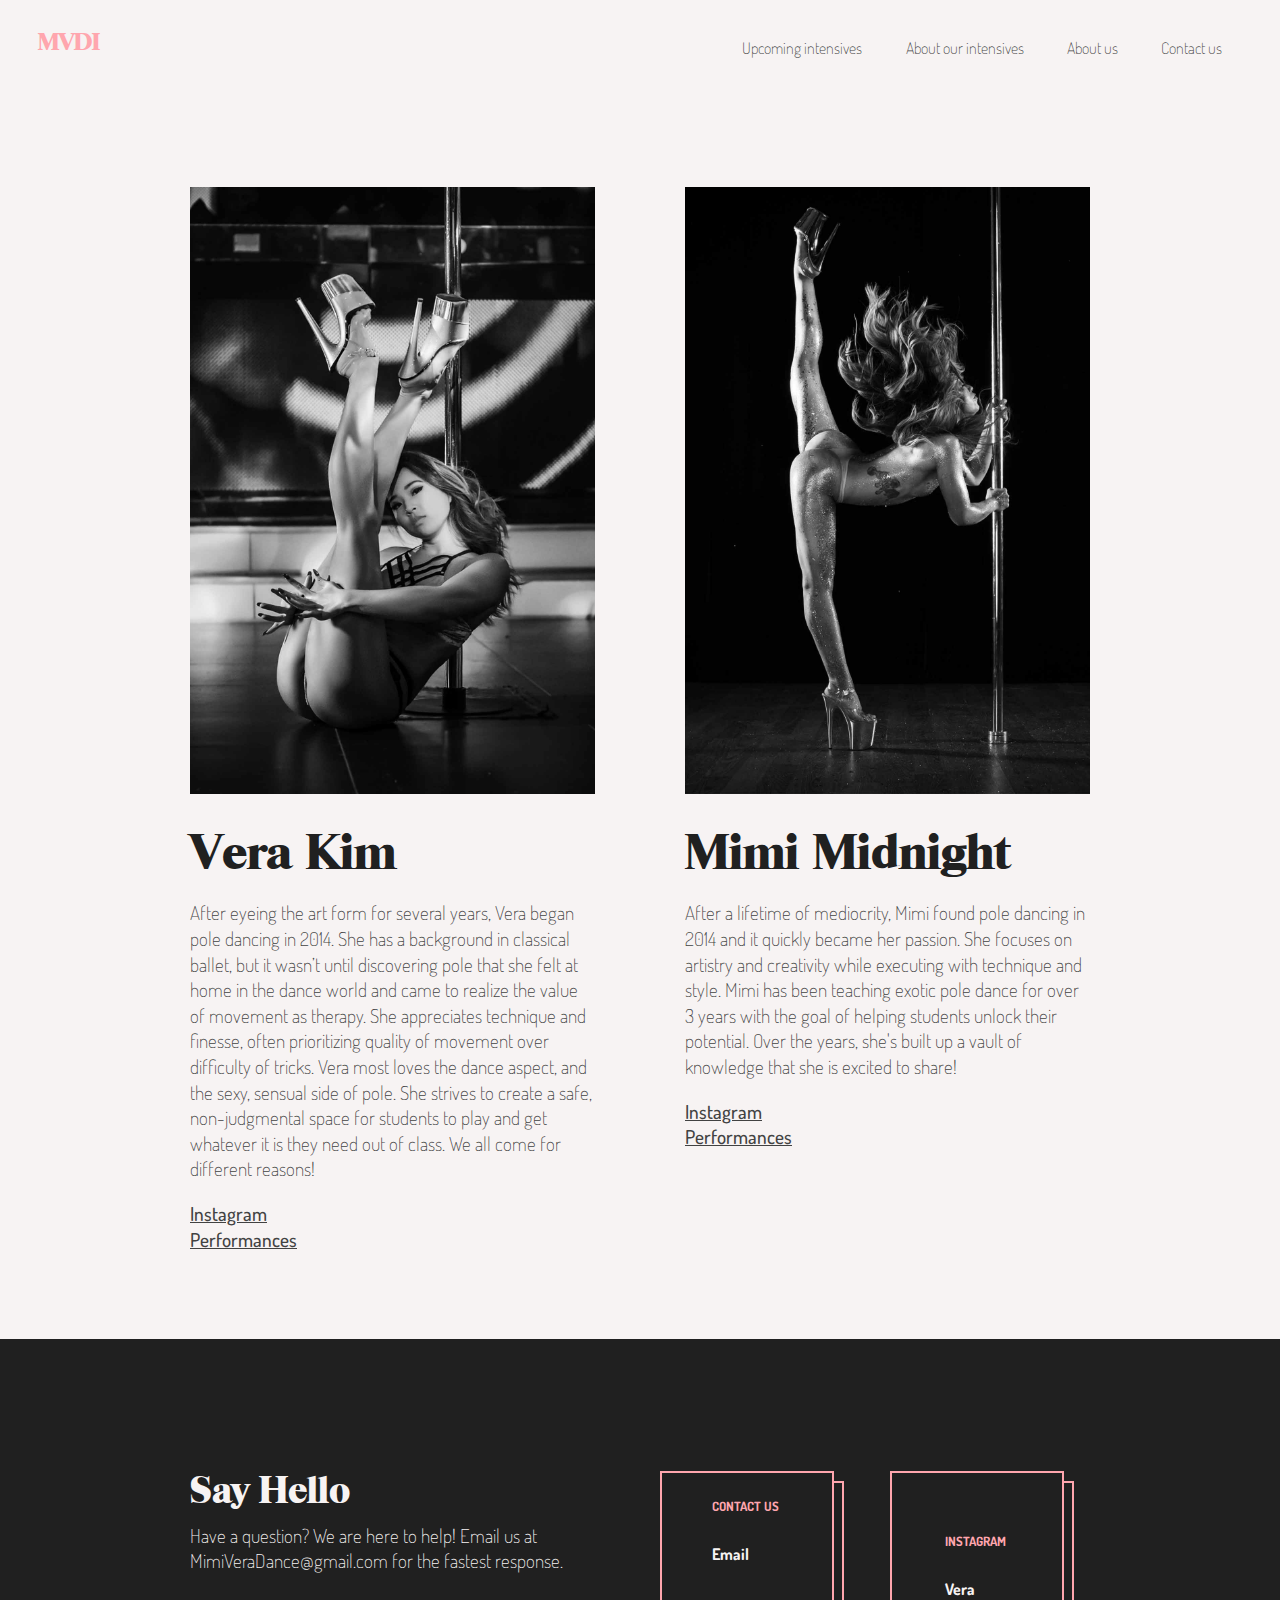
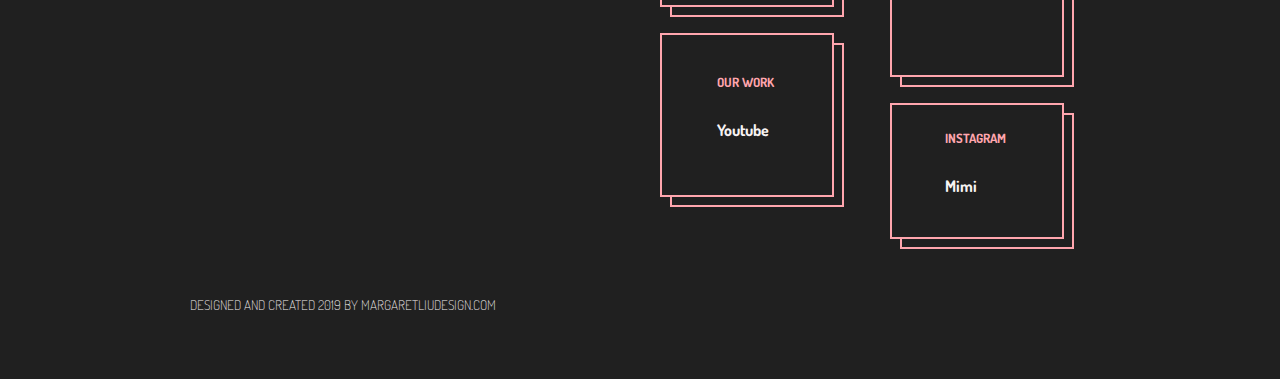
==== about.html @ a157a42b "the rest of the site" ====
<!DOCTYPE html>
<html>

  <head>
    <meta charset="UTF-8">
    <title>Mimi and Vera Dance Intensives</title>
    <meta name="description" content="Mimi Midnight and Vera Kim Exotic Pole dance intensives">
    <meta name="keywords" content="Mimi midnight, vera verse, vera kim, pole dance, exotic pole dance, dance intensives, pole dance intensives">
     <meta name="viewport" content="width=device-width, initial-scale=1">

    <link rel="icon" 
      type="image/png" 
      href="images/logo.png">
    <link rel="stylesheet" href="styles/normalize.css">  
    <link rel="stylesheet" href="styles/styles.css">
    <link href="https://fonts.googleapis.com/css?family=Dosis:400,500,600&display=swap" rel="stylesheet">
  </head>

  <body class="work-page">
    <header>
      <div>
        <nav>
          <button id="menu-btn"><span></span></button>
          <a href="index.html" class="navtitle">MVDI</a>
          <ul id="main-menu" class="navigation slide-in-top">
            <li><a href="upcoming.html">Upcoming intensives</a></li>
            <li><a href="aboutintensives.html">About our intensives</a></li>
            <li><a href="about.html">About us</a></li>
            <li><a href="contact.html">Contact us</a></li>
          </ul>
        </nav>
      </div>
    </header>
    
    <div class="body-content">
      <div class="container">
        <section class="two-column">
          <div class="work-section">
            <div class="workphotos">
              <img src="images/vera.jpg">
            </div>
            <div class="spaceless"></div>
            <h1>Vera Kim</h1>
            <p>After eyeing the art form for several years, Vera began pole dancing in 2014. She has a background in classical ballet, but it wasn’t until discovering pole that she felt at home in the dance world and came to realize the value of movement as therapy. She appreciates technique and finesse, often prioritizing quality of movement over difficulty of tricks. Vera most loves the dance aspect, and the sexy, sensual side of pole. She strives to create a safe, non-judgmental space for students to play and get whatever it is they need out of class. We all come for different reasons!</p>
            <div class="articles"><a href="https://instagram.com/veraverse">Instagram</a></div>
            <div class="articles"><a href="https://youtube.com">Performances</a></div>
          </div>
          <div class="work-section">
            <div class="workphotos">
              <img src="images/mimi.jpg">
            </div>
            <div class="spaceless"></div>
            <h1>Mimi Midnight</h1>
            <p>After a lifetime of mediocrity, Mimi found pole dancing in 2014 and it quickly became her passion. She focuses on artistry and creativity while executing with technique and style. Mimi has been teaching exotic pole dance for over 3 years with the goal of helping students unlock their potential. Over the years, she's built up a vault of knowledge that she is excited to share!</p>
            <div class="articles"><a href="https://instagram.com/mimimidnightx">Instagram</a></div>
            <div class="articles"><a href="https://youtube.com">Performances</a></div>
          </div>
        </section>
      </div>
    </div>


    <!-- **************************************************************** -->    
  <!--Say Hello -->
  <!-- **************************************************************** -->  
    <div id="sayhello">
      <div class="body-content">
        <div class="container">
          <section class="two-column"> 
            <div class="section-content" id="sayhello-content">
              <h2>Say Hello</h2>
              <p>Have a question? We are here to help! Email us at MimiVeraDance@gmail.com for the fastest response.</p>
            </div>
            <div class="contact-contents">
              <div class="contact-wrapper">
                <div class="contact-item" id="linkedin">
                  <a href="mailto:mimiveradance@gmail.com" class="contact-item-content" target="_blank">
                      <h4 class="hello-subtitle">Contact us</h4>
                      <h5>Email</h5>
                  </a>
                </div>
                <div class="contact-item" id="dribbble">
                  <a href="https://www.youtube.com/playlist?list=PLX6sHDRKimgzieeERPlZ73UchuaVSQbBO" class="contact-item-content" target="_blank">
                    <h4 class="hello-subtitle">Our work</h4>
                    <h5>Youtube</h5>
                  </a>
                </div>
              </div>
              <div class="contact-wrapper">
                <div class="contact-item" id="behance">
                  <a href="https://instagram.com/veraverse" class="contact-item-content" target="_blank">
                    <h4 class="hello-subtitle">Instagram</h4>
                    <h5>Vera</h5>
                  </a>
                </div>
                <div class="contact-item" id="email">
                  <a href="https://instagram.com/mimimidnightx" class="contact-item-content" target="_blank">
                    <h4 class="hello-subtitle">Instagram</h4>
                    <h5>Mimi</h5>
                  </a>
                </div>
              </div>
            </div>
          </section>
          <div>
            <p class="footer">DESIGNED AND CREATED 2019 BY MARGARETLIUDESIGN.COM</p>
          </div>
        </div>
      </div>
    </div>
  </div>


  <script src="scripts/jquery-3.2.1.min.js"></script>
  <script src="scripts/scripts.js"></script>
  </body>
</html>
---- styles/styles.css ----
*{
    -webkit-box-sizing: border-box;
     -moz-box-sizing: border-box;
          box-sizing: border-box;
          margin: 0px;

  -webkit-transition-property: all;
  -webkit-transition-duration: .9s;
  -moz-transition-timing-function: cubic-bezier(100,50,21,6);
  -moz-transition-property: all;
  -moz-transition-duration: .9s;
  -moz-transition-timing-function: cubic-bezier(100,50,21,6);
}
@font-face {
  font-family: "Riccione";
  src: url("fonts/Riccione-Bold.ttf");
  font-weight: bold;
}

:root {
  --main-color: #FFA6AE;
  --dark-color: #FFA6AE;
  --sayhello-background: #202020;
  --text-color: #424242;
  --background: #F7F3F3;
}

font-family: 'Dosis', sans-serif;

.slide-out-top {
  -webkit-animation: slide-out-top 0.7s cubic-bezier(0.550, 0.085, 0.680, 0.530) both;
          animation: slide-out-top 0.7s cubic-bezier(0.550, 0.085, 0.680, 0.530) both;
}
.slide-in-top {
  -webkit-animation: slide-in-top 0.7s cubic-bezier(0.250, 0.460, 0.450, 0.940) both;
          animation: slide-in-top 0.7s cubic-bezier(0.250, 0.460, 0.450, 0.940) both;
}
body {
  font-family: Dosis, helvetica neue, sans-serif;
  font-weight: 200;
  font-size: 1.2rem;
  line-height: 1.6rem;
  color: var(--text-color);
  background-color: var(--background);
  width: 100%;
  position: relative;
  left: 0;
/*   transition: left 0.2s; */
}
.footer {
	color: var(--background);
	padding-top: 1em;
  font-size: .7em;
}
.em {
  height: 1em;
}
a {
  text-decoration: none;
  cursor: pointer;
  color: var(--text-color);
}
a:hover,
a:focus {
  color: var(--main-color);
}
h1 {
  font-family: Riccione;
  font-size: 3rem; 
  color: var(--sayhello-background);
  line-height: 1.2em;
  margin: 0;
}
h2 {
  font-family: Riccione;
  font-size: 2.3rem;
  padding-top: 1em;
  margin: 0;
}
h3 {
  font-family: Riccione;
  font-size: 1.8rem;
  margin-bottom: .1em;
}
hr {
  color: var(--main-color);
  margin: 3em 0 1em 0;
  height: 1px;
}
p {
  padding: 0;
}
.flip {
  -moz-transform: scaleX(-1);
  -o-transform: scaleX(-1);
  -webkit-transform: scaleX(-1);
  transform: scaleX(-1);
  filter: FlipH;
  -ms-filter: "FlipH";
}
ul {
	font-size: 1.2em;
	line-height: 1.4em;
}
ol {
	font-size: 1.2em;
	line-height: 1.4em;
}

.overflow {
  overflow: auto;
}
.grid-cell {
  margin-left: 12.5%;
  -webkit-flex-basis: 75%;
  margin-top: 0;
  box-sizing: border-box;
  display: inline-block;
  flex: 0 0 100%;
  position: relative;
}

/********************************/
/****** top nav styling *********/
/********************************/
nav {
  padding: 1.5em 2em;
}
.navtitle {
  font-family: Riccione;
  color: var(--main-color);
  font-size: 1.2em;
}
.navigation{
  list-style-type: none;
  display: inline-block;
  float: right;
}
.navigation li {
  display: inline-block;
}
.navigation li a {
  text-decoration: none;
  padding: 1.2rem;
  font-size: 1rem;
}
nav ul {
  display: flex;
  justify-content: flex-end;
  flex-wrap: wrap;
  margin: 0;
}
#logo {
  width: 40px;
}
 
/********************************/
/****** button styling *********/
/********************************/
.btn {
  position: relative;
  display: inline-block;
  width: 166px;
  height: 45px;
  font-size: 16px;
  font-weight: bold;
  line-height: 45px;
  text-align: center;
  text-decoration: none;
  color: var(--main-color);
  cursor: pointer;
  overflow: hidden;
  margin-top: 1em;
  background-color: var(--background);
}
.btn.btndark {
  margin-left: 30px;
  background-color: transparent;
}
.btn svg {
  position: absolute;
  top: 0; left: 0;
}
.btn svg rect {
  fill: none;
  stroke: var(--main-color);
  stroke-width: 4;
  stroke-dasharray: 422, 0;
  
  @include transition(all 1300ms $ease-out-expo);
}
.btn:hover {
  background-color: transparent;

}
.btn:hover svg rect {
  stroke-width: 7;
  stroke-dasharray: 10, 310;
  stroke-dashoffset: 33;
}

.btn:hover {
  color: var(--main-color);
  font-size: 18px;
  letter-spacing: 1px;
  font-weight: bold;
}
.btndark:hover {
  background-color: transparent;
}
#menu-btn {
  position: absolute;
  /* Place menu button above menu ul */
  z-index: 2;
  height: 30px;
  width: 35px;
  background: transparent;
  border: none;
  cursor: pointer;
  outline: none;
}
#menu-btn span {
  position: absolute;
  left: 0;
  top: 50%;
  transform: translateY(-50%);
}
#menu-btn span,
#menu-btn span:before,
#menu-btn span:after {
  display: block;
  position: absolute;
  content: '';
  height: 3px;
  border-radius: 3px;
  width: 100%;
  background: var(--text-color);
  transition: all 200ms ease-in-out;
}
#menu-btn span:before {
  top: -10px;
}
#menu-btn span:after {
  bottom: -10px;
}
#menu-btn.active span {
  background-color: transparent;
}
#menu-btn.active span:before {
  transform: translate3d(0,10px,0) rotate(45deg)
}
#menu-btn.active span:after {
  transform: translate3d(0,-10px,0) rotate(-45deg)
}

.articles {
  text-decoration: underline;
  font-weight: 500;
}
/********************************/
/****** page containers *********/
/********************************/

.body-content {
	padding: 4rem 6rem 3rem 6rem;
	}

.container {
	max-width: 900px;
	width: 100%;
	margin: 0 auto;
	}
  .space {
    background:transparent;
    height: 44px;
  }
  .spaceless{
    height: 24px;
  }

/********************************/
/****** layout *********/
/********************************/
.two-column {
  display: flex;
  flex-wrap: wrap;
  justify-content: space-between;
  padding-top: 2em;
}
.section-content {
  width: 45%;
  text-align: left;
}
/********************************/
/****** images *********/
/********************************/
.heroimg {
  width:100%;
  padding-top: .8em;
}
img {
  width: 100%;
  height: auto;
}

/********************************/
/****** say hello *********/
/********************************/

#sayhello {
  background-color: var(--sayhello-background);
  margin-top: 2em;
}
.hello-subtitle {
  color: var(--dark-color);
  font-weight: 700;
  font-size: .8rem;
  line-height: 1.5em;
  text-transform: uppercase;
  text-decoration: none;
}
#sayhello-content h3{
  border-bottom: 1px solid var(--accent-color); 
  margin-right: 50px; 
}
h6 {
  color: var(--background);
  font-size: 1.05rem;
  margin: 0;
  text-decoration: none;
}
.contact-item {
  display: flex;
  flex-wrap: wrap;
  margin: 30px;
  color: var(--background);
  position: relative;
  cursor: pointer;
  justify-content: center;
  align-items: center;
}
.contact-item a {
	color: var(--background);
}
.contact-item-content {
  /* Force content above ::after element */
  z-index: 2;
}
.contact-item::after,
.contact-item::before {
  border: 2px solid var(--main-color);
  display: block;
  height: 100%;
  width: 100%;
}

.contact-item::before {
  /* Set content of box to empty */
  content: " ";
  /* Position box absolute in relation to relative parent */
  position: absolute;
  /* Offset box by 5px */
  left: 10px;
  top: 10px;

  /* Set the background */
  background-image: linear-gradient(0deg, var(--main-color) 0%, var(--main-color) 100%);
  background-position: 100% 100%;
  background-repeat: no-repeat;
  background-size: 0 0;

  /* Set animation/transition when background-size changes */
  transition: background-size 500ms -200ms;
}

.contact-item:focus::before,
.contact-item:hover::before {
  background-size: 100% 100%;
}

.contact-item::after {
  content: " ";
  left: 0;
  position: absolute;
  top: 0;
  transition: background 600ms;
  background-color: var(--sayhello-background);
}

.contact-contents {
  display: flex;
  flex-wrap: wrap;
}
#sayhello-content {
  color: var(--background);
}
#linkedin {
  height: 132px;
  width: 170px;
}
#dribbble {
  height: 160px;
  width: 170px;
}
#behance {
  height: 202px;
  width: 170px;
}
#email {
  height: 132px;
  width: 170px;
}
/********************************/
/****** About me *********/
/********************************/
.about-page .two-column {
  width: 100%;
  padding: 2em 0;
}
.about-page .contact-wrapper {
  display: flex;
}
.about-page .contact-contents {
  margin: 0;
  width: 47%;
}
.about-page .contact-item::after {
  background-color: var(--background);
}
.about-page h6 {
  color: var(--text-color);
}
.about-page .section-content p {
  padding: 0;
}
/********************************/
/****** Work page *********/
/********************************/
.workphotos {
  width: 100%;
}
.work-section {
  width:45%;
}
.work-page .two-column {
  width: 100%;
}
/********************************/
/****** Subscribe *********/
/********************************/
#mc_embed_signup  input {
  padding: 10px;
  margin-top: 24px;
  font-family: Dosis;
}
#mc_embed_signup .button {
  background-color: var(--background);
  color: var(--main-color);
  border-color: var(--main-color);
  border-width: 2px;
  margin-top: 16px;
  font-family: Dosis;
  font-weight: 600;
  font-size: .9em;
}
#mc_embed_signup .button:hover,
#mc_embed_signup .button:focus {
  color: white;
  background-color: var(--main-color);
}
#mce-EMAIL {
  width: 400px;
}

/********************************/
/****** responsive *********/
/********************************/

@media screen and (max-width: 960px) {
  .section-content {
    width: 100%;
  }
  .wrapper {
    width: 80%;
    padding: 2em 0 0 5em;
  }
  .work-page .two-column {
    padding: 0;
  }
  #sayhello .two-column {
    padding: 0;
  }
  #sayhello .body-content {
  padding-top:4rem;
  }
/*  .homephotos {
    width: 100%;
  }
  .background-float {
    width: 60%;
    margin-top: 100px;
  }
  .thirdfloat {
    display: none;
  }*/
  .head-img {
    width: 75%;
  }

  .work-float {
    width: 40%;
    margin: 1em;
  }

  .background-float {
    margin: 2em;
  }
  .work-section {
    width: 100%;
    padding-bottom: 1em;
  }
  .about-page .homephotos {
    width: 60%;
  }
  .background-page #sayhello {
    padding: 3em 7em;
  }
  .background-page #sayhello-content {
    width: 100%;
  }
  .background-page .contact-contents {
    margin: 0;
  }
  .about-page .contact-contents {
    width: 80%;
  }
    .verticalbar {
    display: none;
  }
    .workphotos {
    width: 50%;
  }
}
@media screen and (max-width: 900px) {
	.wrapper {
    padding: 0;
    width: 100%;
  }
}
@media screen and (max-width: 660px) {
	.navigation li a {
		font-size: 1.5em;
	}
	ul {
	font-size: 1.1rem;
	}
	ol {
	font-size: 1.1rem;
	}
	.body-content {
		padding: 4rem;
	}
  h1 {
    font-size: 3rem;
    margin: 0;
  }
  h3{
    font-size:1.2em;
  }
	h2 {
	font-size: 1.6em;
	}
  .work-float {
    width: 90%;
    margin: 1em;
  }
  .section-content {
    width: 100%;
  }
  .arvideo {
    width: 65%;
  }
  #site-description {
    font-size: 1.4rem;
  }
  #logo {
    /*margin: 10px;*/
    /* Push logo above menu ul */
    position: relative;
    z-index: 2;
  }
  .background-float {
    width: 80%;
  }
  nav {
    height: 60px;
    width: 100%;
  }
  #main-menu {
    display: none;
    position: fixed;
    left: -20px;
    z-index: 1;
    height: 100vh;
    align-content: center;
    background: var(--background);
    margin: 0;
    padding-top: 100px;
  }
  #main-menu li {
    width: 100%;
    padding: 45px;
    text-align: center;
    padding-right: 5em;
  }
  #logo {
    float: right;
  }
  #mce-EMAIL {
    width: 70%;
  }

}
@media screen and (max-width: 490px) {
  #mc_embed_signup_scroll .email{
  width: 80%;
}
	.body-content {
	padding: 2em;
	}
	h1 {
		font-size: 2em;
	}
      .workphotos {
    width: 80%;
  }
	#site-description {
		font-size: 1.2em;
		padding:0;
	}
  .section-content {
    width: 100%;
  }
    #linkedin {
  	height: 132px;
  	width: 100px;
	}
	#dribbble {
 	 height: 160px;
 	 width: 100px;
	}
	#behance {
 	 height: 181px;
 	 width: 100px;
	}
	#email {
  	height: 132px;
  	width: 100px;
	}
	.contact-item {
		margin: 1em;
		}
  .background-float {
    width: 100%;
    margin: 0;
  }
  .arvideo {
    width: 85%;
  }
  .homephotos {
    width: 100%;
  }
  .background-page .work-section {
    padding: 2em;
  }
  .background-page #sayhello {
    padding: 2em;
  }
  .plus {
    height: 7px;
    width: 7px;
  }
}
@media screen and (min-width: 660px) {
  #menu-btn {
    display: none;
  }
}
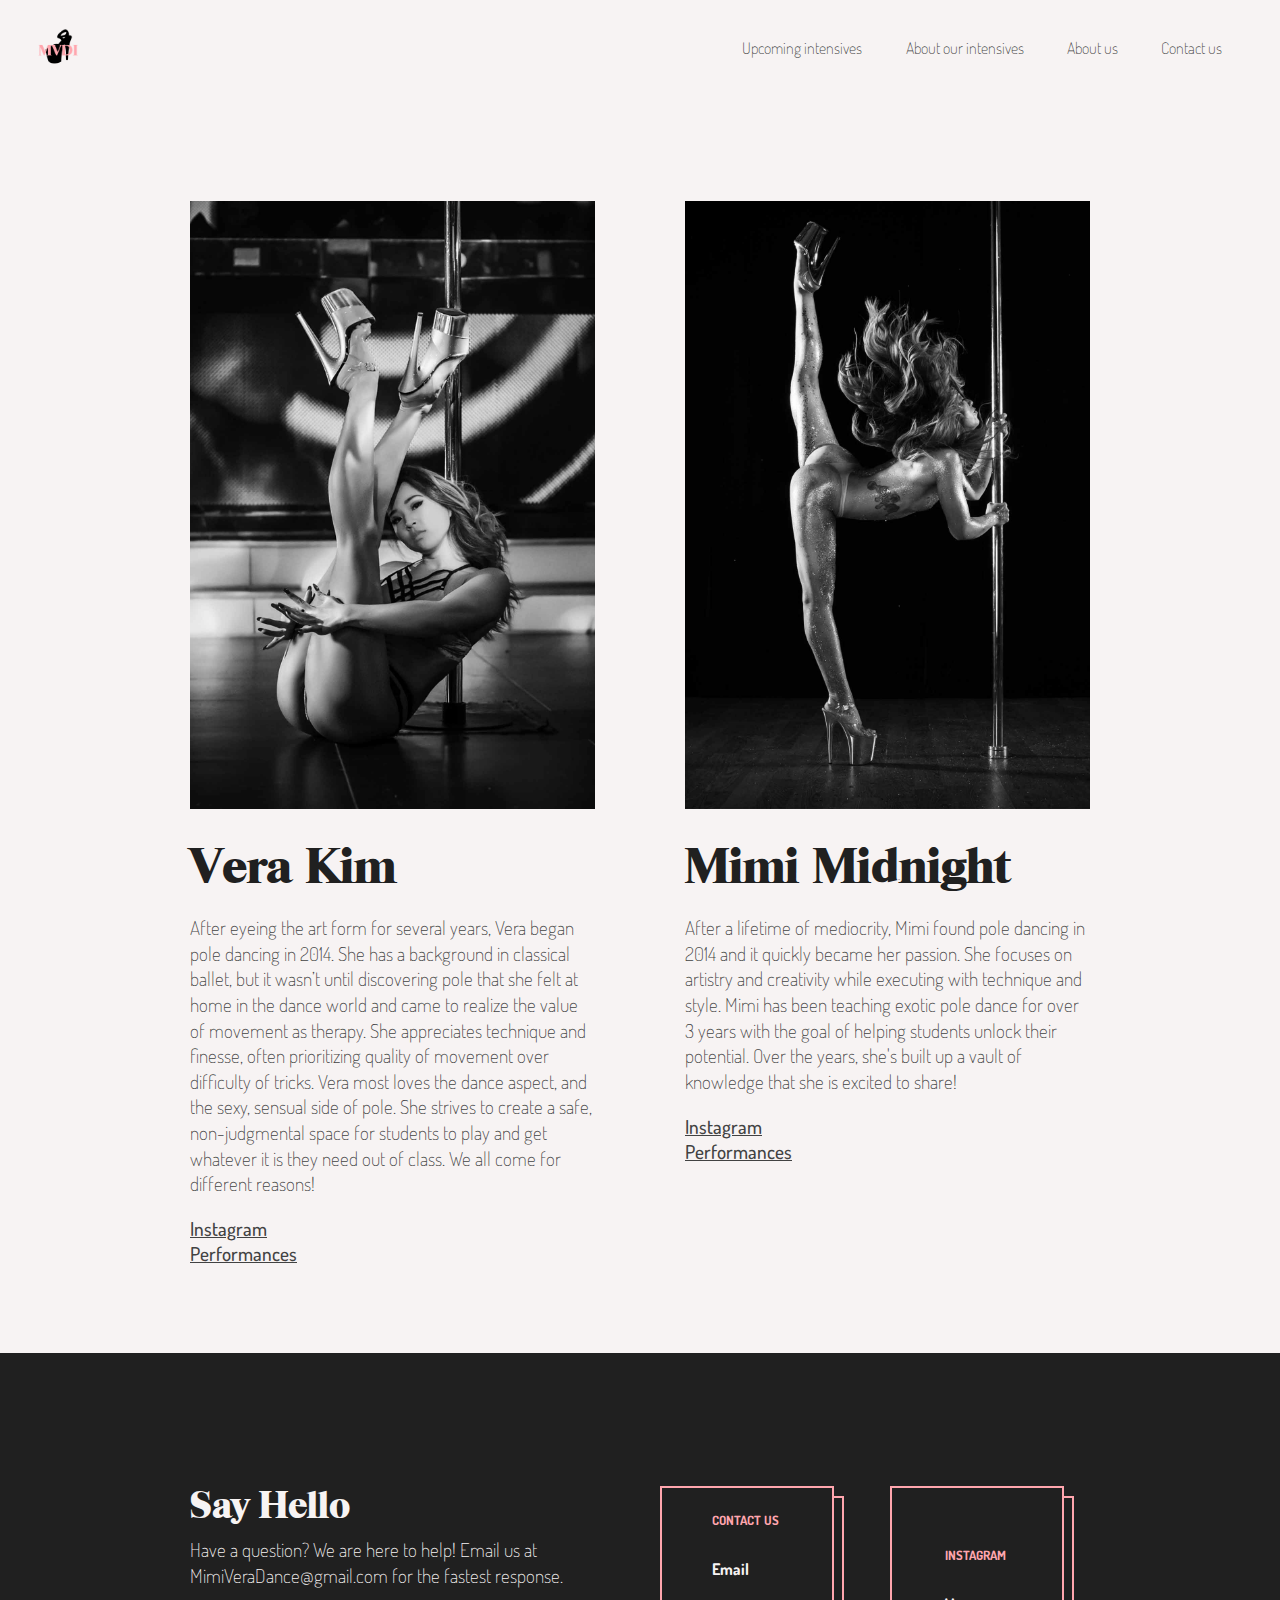
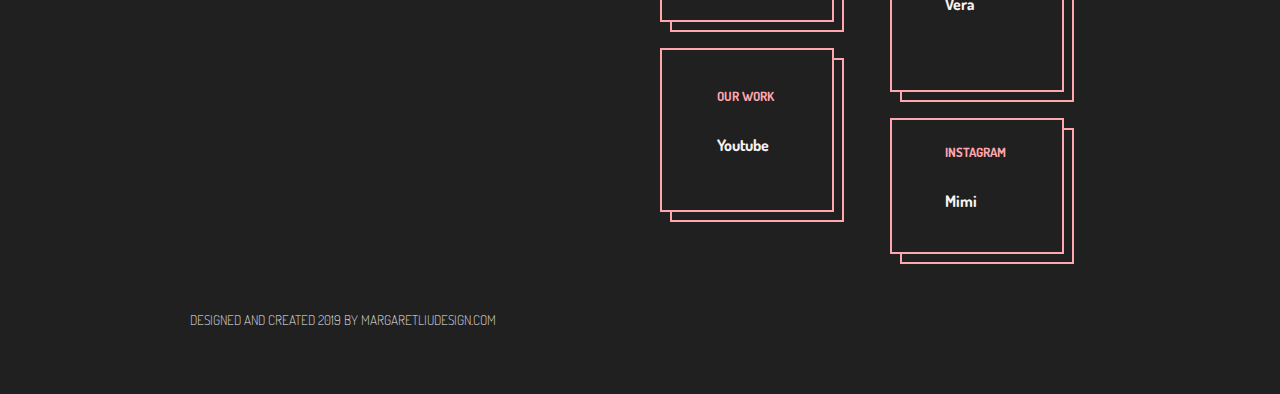
==== commit 4e4a914e: "photo fixes" ====
--- a/about.html
+++ b/about.html
@@ -21,7 +21,9 @@
       <div>
         <nav>
           <button id="menu-btn"><span></span></button>
-          <a href="index.html" class="navtitle">MVDI</a>
+          <a href="index.html">
+            <img src="images/logo.png" alt="MVDI" id="logo">
+          </a>
           <ul id="main-menu" class="navigation slide-in-top">
             <li><a href="upcoming.html">Upcoming intensives</a></li>
             <li><a href="aboutintensives.html">About our intensives</a></li>
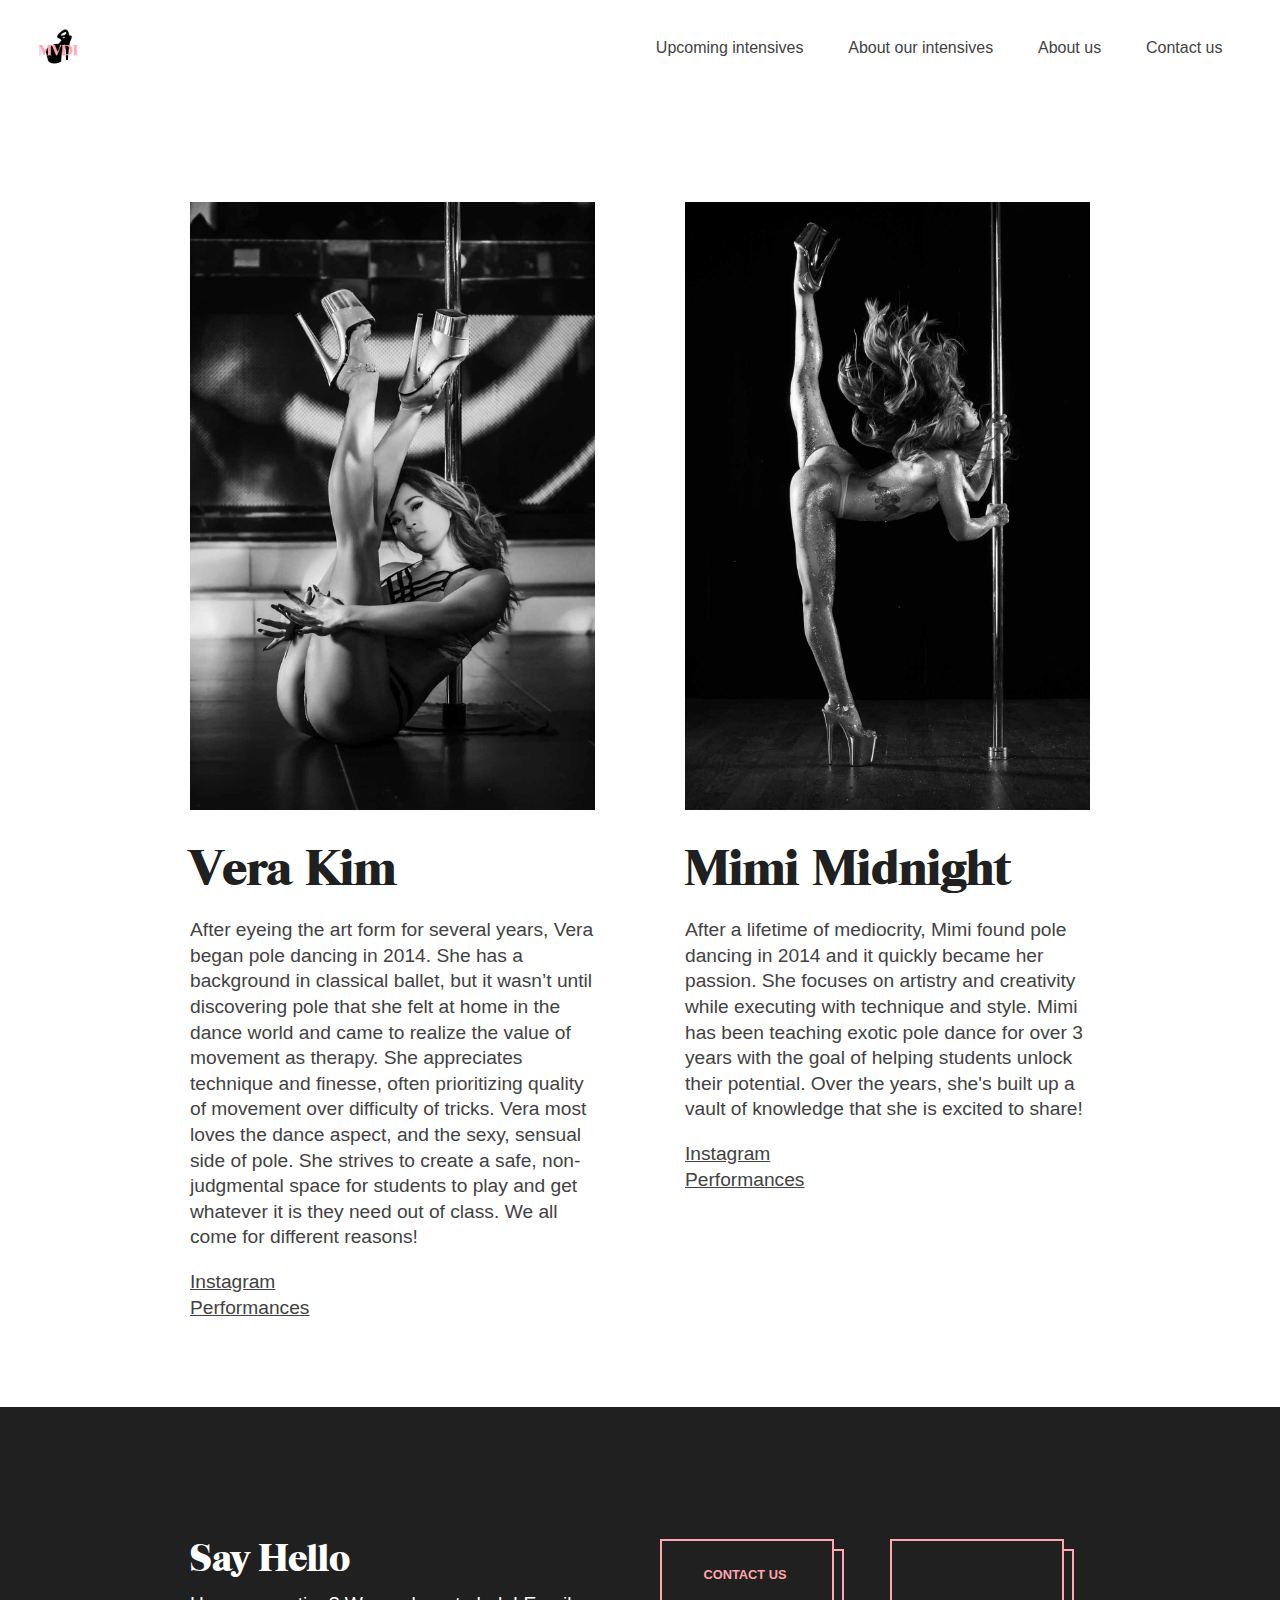
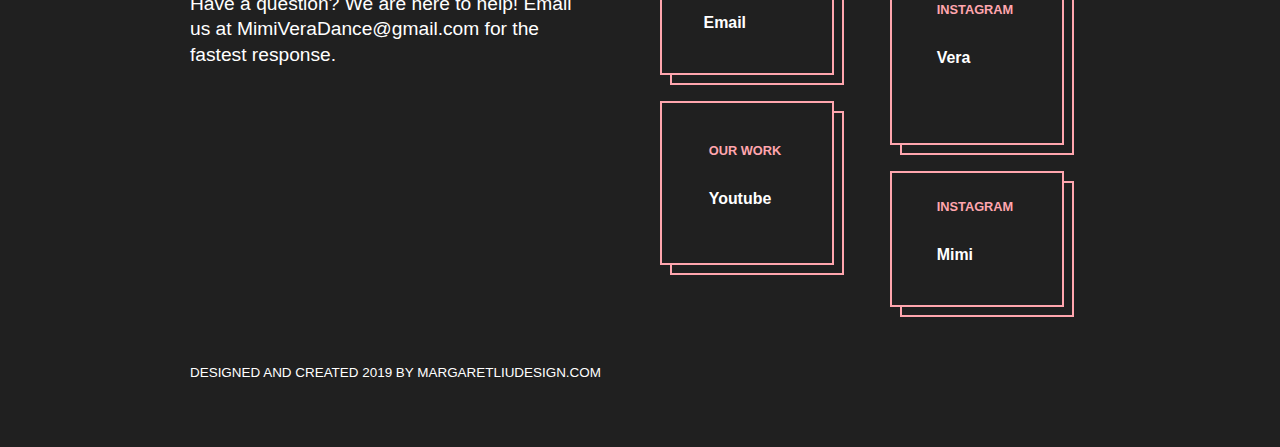
==== commit 9ecc5e30: "text updates" ====
--- a/about.html
+++ b/about.html
@@ -13,7 +13,6 @@
       href="images/logo.png">
     <link rel="stylesheet" href="styles/normalize.css">  
     <link rel="stylesheet" href="styles/styles.css">
-    <link href="https://fonts.googleapis.com/css?family=Dosis:400,500,600&display=swap" rel="stylesheet">
   </head>
 
   <body class="work-page">
--- a/styles/styles.css
+++ b/styles/styles.css
@@ -22,11 +22,19 @@
   --dark-color: #FFA6AE;
   --sayhello-background: #202020;
   --text-color: #424242;
-  --background: #F7F3F3;
-}
-
-font-family: 'Dosis', sans-serif;
-
+  --background: #FFFFFF;
+}
+
+@font-face {
+  font-family: "Avenir";
+  src: url("fonts/AvenirMedium.ttf");
+  font-weight: medium;
+}
+@font-face {
+  font-family: "Avenir";
+  src: url("fonts/Avenir.otf");
+  font-weight: normal;
+}
 .slide-out-top {
   -webkit-animation: slide-out-top 0.7s cubic-bezier(0.550, 0.085, 0.680, 0.530) both;
           animation: slide-out-top 0.7s cubic-bezier(0.550, 0.085, 0.680, 0.530) both;
@@ -36,8 +44,8 @@
           animation: slide-in-top 0.7s cubic-bezier(0.250, 0.460, 0.450, 0.940) both;
 }
 body {
-  font-family: Dosis, helvetica neue, sans-serif;
-  font-weight: 200;
+  font-family: Avenir, helvetica neue, sans-serif;
+  font-weight: normal;
   font-size: 1.2rem;
   line-height: 1.6rem;
   color: var(--text-color);
@@ -296,7 +304,6 @@
 /********************************/
 .heroimg {
   width:100%;
-  padding-top: .8em;
 }
 img {
   width: 100%;
@@ -451,7 +458,7 @@
 #mc_embed_signup  input {
   padding: 10px;
   margin-top: 24px;
-  font-family: Dosis;
+  font-family: Avenir;
 }
 #mc_embed_signup .button {
   background-color: var(--background);
@@ -459,7 +466,7 @@
   border-color: var(--main-color);
   border-width: 2px;
   margin-top: 16px;
-  font-family: Dosis;
+  font-family: Avenir;
   font-weight: 600;
   font-size: .9em;
 }
@@ -549,7 +556,7 @@
 }
 @media screen and (max-width: 660px) {
 	.navigation li a {
-		font-size: 1.5em;
+		font-size: 1.2em;
 	}
 	ul {
 	font-size: 1.1rem;
